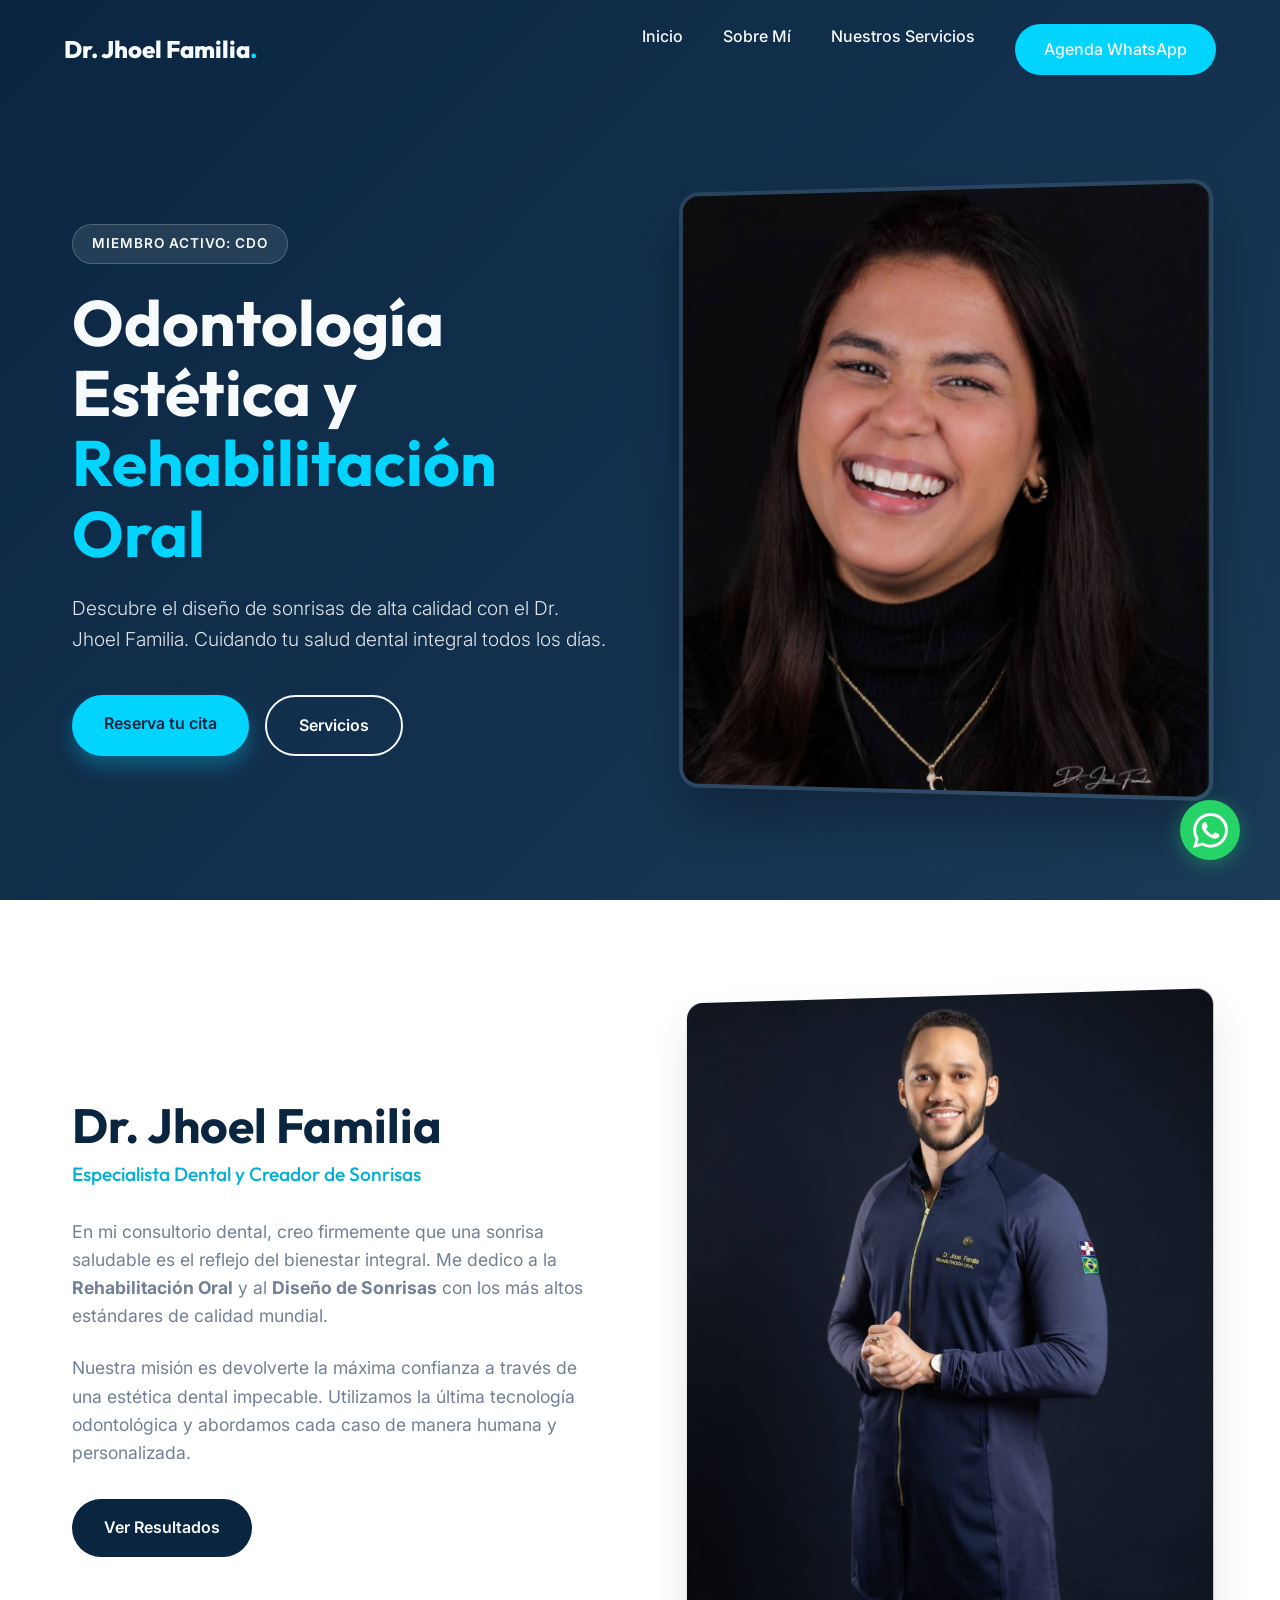
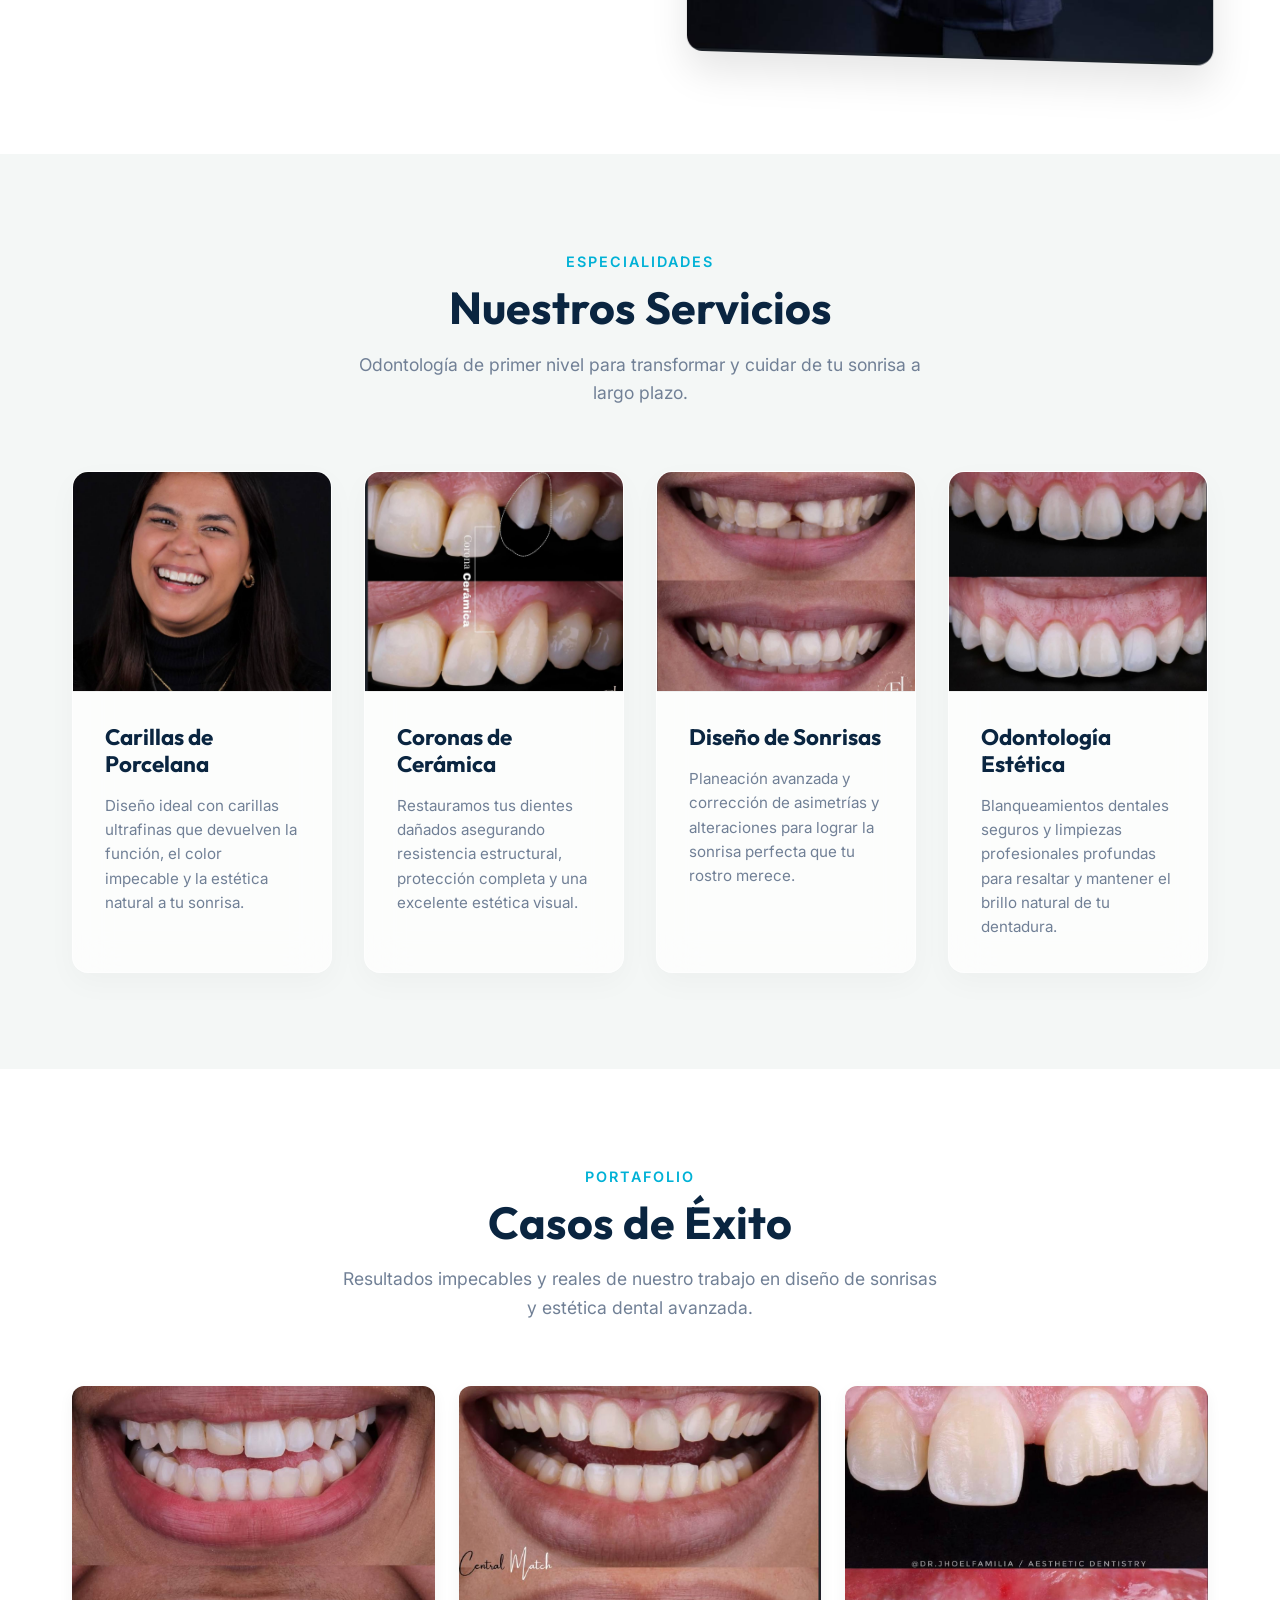
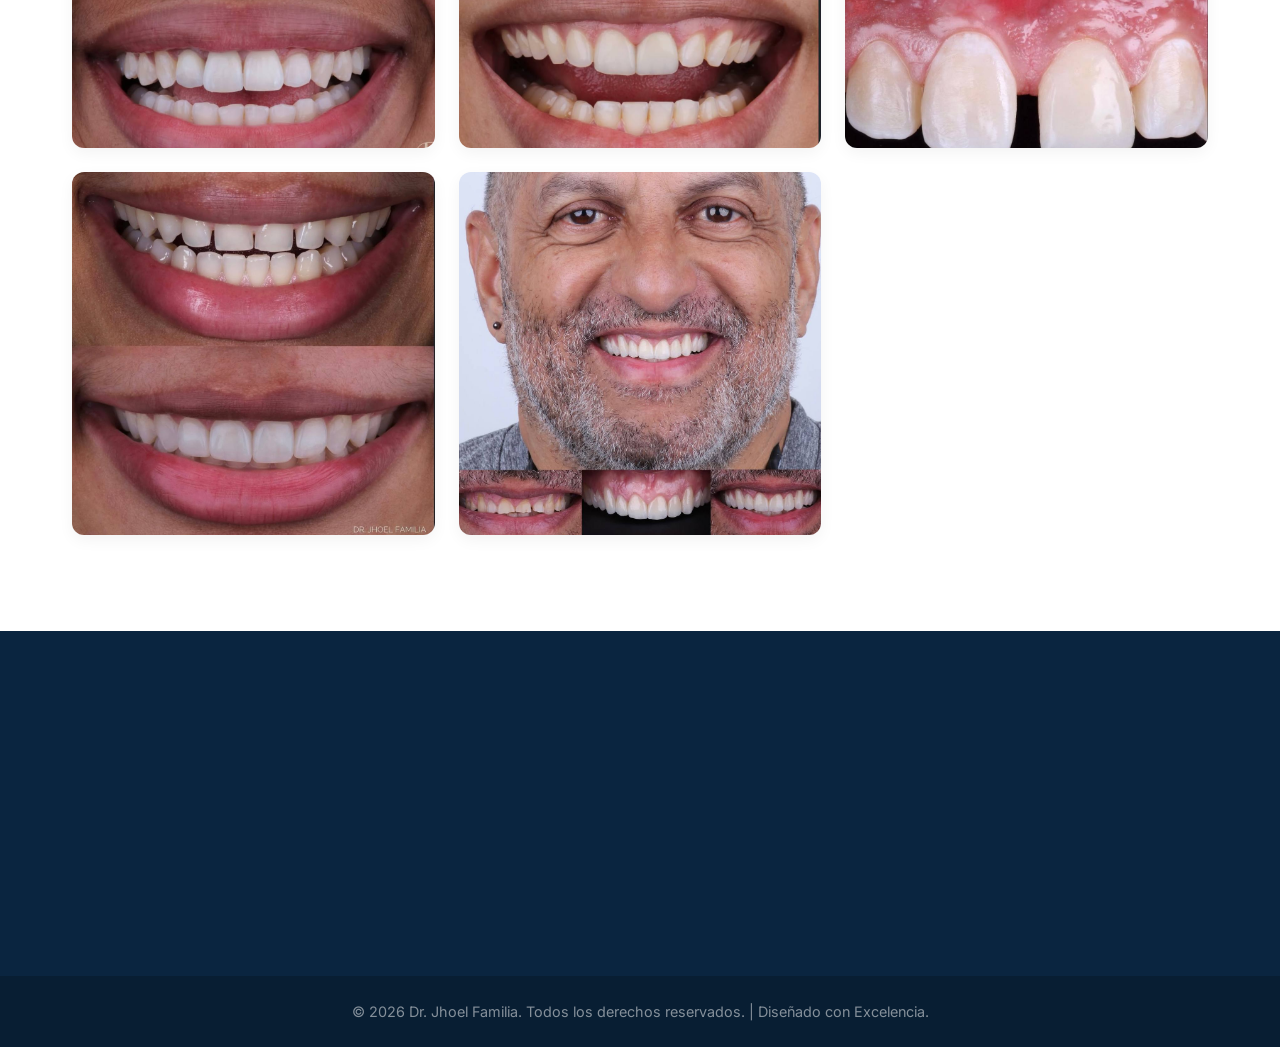
==== index.html @ 21c20e53 "first commit" ====
<!DOCTYPE html>
<html lang="es">
<head>
    <meta charset="UTF-8">
    <meta name="viewport" content="width=device-width, initial-scale=1.0">
    <title>Dr. Jhoel Familia | Odontología Estética y Rehabilitación Oral</title>
    <meta name="description" content="Consultorio dental especializado en Odontología Estética, Rehabilitación Oral y Diseño de Sonrisas por el Dr. Jhoel Familia. Agende su cita.">
    
    <!-- Google Fonts -->
    <link rel="preconnect" href="https://fonts.googleapis.com">
    <link rel="preconnect" href="https://fonts.gstatic.com" crossorigin>
    <link href="https://fonts.googleapis.com/css2?family=Outfit:wght@300;400;600;800&family=Inter:wght@400;500;600&display=swap" rel="stylesheet">
    
    <!-- Custom CSS -->
    <link rel="stylesheet" href="css/style.css">
</head>
<body>

    <!-- Header / Navbar -->
    <header class="navbar" id="navbar">
        <div class="logo">
            <h2>Dr. Jhoel Familia<span>.</span></h2>
        </div>
        <nav class="nav-links" id="nav-links">
            <a href="#inicio">Inicio</a>
            <a href="#sobre-mi">Sobre Mí</a>
            <a href="#servicios">Nuestros Servicios</a>
        <div class="nav-actions">
            <a href="#" id="open-booking" class="cta-button">Agenda WhatsApp</a>
            <div class="hamburger" id="hamburger">
                <span></span>
                <span></span>
                <span></span>
            </div>
        </div>
    </header>

    <section id="inicio" class="hero">
        <div class="container hero-grid">
            <div class="hero-content fade-in-up">
                <span class="badge">Miembro Activo: CDO</span>
                <h1>Odontología Estética y <span>Rehabilitación Oral</span></h1>
                <p>Descubre el diseño de sonrisas de alta calidad con el Dr. Jhoel Familia. Cuidando tu salud dental integral todos los días.</p>
                <div class="hero-actions">
                    <a href="https://wa.me/18297944272" class="btn btn-primary" target="_blank" rel="noopener noreferrer">Reserva tu cita</a>
                    <a href="#servicios" class="btn btn-outline">Servicios</a>
                </div>
            </div>
            <div class="hero-image-wrapper fade-in-up">
                <div class="hero-image-frame">
                    <img src="assets/images/photo_7_2026-04-15_09-52-37.jpg" alt="Sonrisa Perfecta Dr. Familia">
                </div>
            </div>
        </div>
    </section>

    <!-- Sobre Mí Section -->
    <section id="sobre-mi" class="about section-padding">
        <div class="container animate-on-scroll">
            <div class="about-grid">
                <div class="about-text">
                    <h2>Dr. Jhoel Familia</h2>
                    <h3 class="subtitle">Especialista Dental y Creador de Sonrisas</h3>
                    <p>En mi consultorio dental, creo firmemente que una sonrisa saludable es el reflejo del bienestar integral. Me dedico a la <strong>Rehabilitación Oral</strong> y al <strong>Diseño de Sonrisas</strong> con los más altos estándares de calidad mundial.</p>
                    <p>Nuestra misión es devolverte la máxima confianza a través de una estética dental impecable. Utilizamos la última tecnología odontológica y abordamos cada caso de manera humana y personalizada.</p>
                    <div class="about-cta">
                        <a href="#galeria" class="btn btn-secondary">Ver Resultados</a>
                    </div>
                </div>
                <div class="about-image mask-image">
                    <img src="assets/images/photo_1_2026-04-15_09-52-37.jpg" alt="Dr. Jhoel Familia en su consultorio odontológico">
                </div>
            </div>
        </div>
    </section>

    <!-- Servicios Section -->
    <section id="servicios" class="services section-padding">
        <div class="container">
            <div class="section-title animate-on-scroll">
                <span class="section-badge">Especialidades</span>
                <h2>Nuestros Servicios</h2>
                <p>Odontología de primer nivel para transformar y cuidar de tu sonrisa a largo plazo.</p>
            </div>
            
            <div class="services-grid">
                <article class="service-card image-card glass-panel animate-on-scroll staggered-1">
                    <img src="assets/images/photo_7_2026-04-15_09-52-37.jpg" alt="Carillas de Porcelana" class="service-img">
                    <div class="service-content">
                        <h3>Carillas de Porcelana</h3>
                        <p>Diseño ideal con carillas ultrafinas que devuelven la función, el color impecable y la estética natural a tu sonrisa.</p>
                    </div>
                </article>

                <article class="service-card image-card glass-panel animate-on-scroll staggered-2">
                    <img src="assets/images/photo_3_2026-04-15_09-52-37.jpg" alt="Coronas de Cerámica" class="service-img">
                    <div class="service-content">
                        <h3>Coronas de Cerámica</h3>
                        <p>Restauramos tus dientes dañados asegurando resistencia estructural, protección completa y una excelente estética visual.</p>
                    </div>
                </article>

                <article class="service-card image-card glass-panel animate-on-scroll staggered-3">
                    <img src="assets/images/photo_5_2026-04-15_09-52-37.jpg" alt="Diseño de Sonrisas" class="service-img">
                    <div class="service-content">
                        <h3>Diseño de Sonrisas</h3>
                        <p>Planeación avanzada y corrección de asimetrías y alteraciones para lograr la sonrisa perfecta que tu rostro merece.</p>
                    </div>
                </article>

                <article class="service-card image-card glass-panel animate-on-scroll staggered-4">
                    <img src="assets/images/photo_6_2026-04-15_09-52-37.jpg" alt="Odontología Estética" class="service-img">
                    <div class="service-content">
                        <h3>Odontología Estética</h3>
                        <p>Blanqueamientos dentales seguros y limpiezas profesionales profundas para resaltar y mantener el brillo natural de tu dentadura.</p>
                    </div>
                </article>
            </div>
        </div>
    </section>

    <!-- Galería / Casos -->
    <section id="galeria" class="gallery section-padding">
        <div class="container">
            <div class="section-title animate-on-scroll">
                <span class="section-badge">Portafolio</span>
                <h2>Casos de Éxito</h2>
                <p>Resultados impecables y reales de nuestro trabajo en diseño de sonrisas y estética dental avanzada.</p>
            </div>
            <div class="gallery-grid">
                <div class="gallery-item animate-on-scroll"><img src="assets/images/photo_4_2026-04-15_09-52-37.jpg" alt="Caso Clínico Diseño de Sonrisa Dr. Familia" loading="lazy"></div>
                <div class="gallery-item animate-on-scroll"><img src="assets/images/photo_2_2026-04-15_09-52-37.jpg" alt="Estética Dental Antes y Después" loading="lazy"></div>
                <div class="gallery-item animate-on-scroll"><img src="assets/images/photo_1_2026-04-15_10-40-40.jpg" alt="Nuevo Caso de Estética Dental 1" loading="lazy"></div>
                <div class="gallery-item animate-on-scroll"><img src="assets/images/photo_2_2026-04-15_10-40-40.jpg" alt="Nuevo Caso de Estética Dental 2" loading="lazy"></div>
                <div class="gallery-item animate-on-scroll"><img src="assets/images/photo_3_2026-04-15_10-40-40.jpg" alt="Nuevo Caso de Estética Dental 3" loading="lazy"></div>
            </div>
        </div>
    </section>

    <!-- Footer y Contacto -->
    <footer class="footer">
        <div class="container footer-content animate-on-scroll">
            <div class="footer-brand">
                <h3>Dr. Jhoel Familia<span>.</span></h3>
                <p>Especialista en Odontología Estética, Rehabilitación Oral y Diseño de Sonrisas. Miembro Actual del CDO.</p>
            </div>
            
            <div class="footer-links">
                <h4>Enlaces Rápidos</h4>
                <ul>
                    <li><a href="#inicio">Inicio</a></li>
                    <li><a href="#sobre-mi">Perfil del Doctor</a></li>
                    <li><a href="#servicios">Nuestros Servicios</a></li>
                    <li><a href="#galeria">Casos de Éxito</a></li>
                </ul>
            </div>

            <div class="footer-contact">
                <h4>Ubicación & Contacto</h4>
                <div class="contact-item">
                    <span class="icon">📞</span>
                    <div>
                        <p>Teléfono / WhatsApp</p>
                        <a href="https://wa.me/18297944272" target="_blank" rel="noopener noreferrer">+1 (829) 794-4272</a>
                    </div>
                </div>
            </div>
        </div>
        <div class="footer-bottom">
            <p>&copy; 2026 Dr. Jhoel Familia. Todos los derechos reservados. | Diseñado con Excelencia.</p>
        </div>
    </footer>

    <!-- Botón Flotante de WhatsApp -->
    <a href="https://wa.me/18297944272" class="float-wa" target="_blank" rel="noopener noreferrer" aria-label="Escríbenos por WhatsApp">
        <svg viewBox="0 0 24 24" fill="currentColor" xmlns="http://www.w3.org/2000/svg">
            <path d="M17.472 14.382c-.297-.149-1.758-.867-2.03-.967-.273-.099-.471-.148-.67.15-.197.297-.767.966-.94 1.164-.173.199-.347.223-.644.075-.297-.15-1.255-.463-2.39-1.475-.888-.788-1.489-1.761-1.663-2.06-.173-.297-.018-.458.13-.606.134-.133.298-.347.446-.52.149-.174.198-.298.298-.497.099-.198.05-.371-.025-.52-.075-.149-.669-1.612-.916-2.207-.242-.579-.487-.5-.669-.51a12.8 12.8 0 0 0-.57-.01c-.198 0-.52.074-.792.372-.272.297-1.04 1.016-1.04 2.479 0 1.462 1.065 2.875 1.213 3.074.149.198 2.096 3.2 5.077 4.487.709.306 1.262.489 1.694.625.712.227 1.36.195 1.871.118.571-.085 1.758-.719 2.006-1.413.248-.694.248-1.289.173-1.413-.074-.124-.272-.198-.57-.347m-5.421 7.403h-.004a9.87 9.87 0 0 1-5.031-1.378l-.361-.214-3.741.982.998-3.648-.235-.374a9.86 9.86 0 0 1-1.51-5.26c.001-5.45 4.436-9.884 9.888-9.884 2.64 0 5.122 1.03 6.988 2.898a9.825 9.825 0 0 1 2.893 6.994c-.003 5.45-4.437 9.884-9.885 9.884m8.413-18.297A11.815 11.815 0 0 0 12.05 0C5.495 0 .16 5.335.157 11.892c0 2.096.547 4.142 1.588 5.945L.057 24l6.305-1.654a11.882 11.882 0 0 0 5.683 1.448h.005c6.554 0 11.89-5.335 11.893-11.893a11.821 11.821 0 0 0-3.48-8.413Z"/>
        </svg>
    </a>

    <!-- Modal de Sistema de Citas -->
    <div id="booking-modal" class="modal-overlay">
        <div class="modal-content glass-panel">
            <span class="close-modal" id="close-modal">&times;</span>
            <div class="booking-info modal-header">
                <h2>Agenda tu Cita Rapido</h2>
                <p>Completa tus datos y recibiremos tu solicitud vía WhatsApp para confirmar tu espacio de inmediato.</p>
            </div>
            <div class="booking-form-wrapper modal-body">
                <form id="appointment-form" class="appointment-form">
                    <div class="form-group">
                        <label for="name">Nombre Completo</label>
                        <input type="text" id="name" name="name" required placeholder="Ingresa tu nombre completo">
                    </div>
                    <div class="form-group">
                        <label for="phone">Teléfono / WhatsApp</label>
                        <input type="tel" id="phone" name="phone" required placeholder="+1 (829) 000-0000">
                    </div>
                    <div class="form-group">
                        <label for="service">Servicio de Interés</label>
                        <select id="service" name="service" required>
                            <option value="" disabled selected>Selecciona un servicio...</option>
                            <option value="Carillas de Porcelana">Carillas de Porcelana</option>
                            <option value="Coronas de Cerámica">Coronas de Cerámica</option>
                            <option value="Diseño de Sonrisas">Diseño de Sonrisas</option>
                            <option value="Odontología General (Limpieza)">Odontología General (Limpiezas)</option>
                            <option value="Consulta Inicial (Valoración)">Consulta Inicial</option>
                        </select>
                    </div>
                    <div class="form-row">
                        <div class="form-group">
                            <label for="date">Fecha Preferida</label>
                            <input type="date" id="date" name="date" required>
                        </div>
                        <div class="form-group">
                            <label for="time">Hora</label>
                            <input type="time" id="time" name="time" required>
                        </div>
                    </div>
                    <button type="submit" class="btn btn-primary w-100">Confirmar Cita Automática</button>
                </form>
            </div>
        </div>
    </div>

    <script src="js/main.js"></script>
</body>
</html>
---- css/style.css ----
/* --- VARIABLES --- */
:root {
    /* Color Palette */
    --color-primary: #0A2540; /* Deep Navy */
    --color-primary-light: #1A3A5A;
    --color-accent: #00D4FF; /* Vibrant Cyan */
    --color-accent-hover: #00B1D6;
    --color-gold: #D4AF37;
    
    --color-bg-main: #FFFFFF;
    --color-bg-alt: #F4F7F6;
    
    --text-main: #2D3748;
    --text-muted: #718096;
    --text-light: #F7FAFC;

    /* Typography */
    --font-heading: 'Outfit', sans-serif;
    --font-body: 'Inter', sans-serif;

    /* UI Layout */
    --max-width: 1200px;
    --border-radius: 16px;
    --transition: all 0.4s cubic-bezier(0.25, 1, 0.5, 1);
}

/* --- RESET & GLOBAL --- */
* {
    margin: 0;
    padding: 0;
    box-sizing: border-box;
}

html {
    scroll-behavior: smooth;
    scroll-padding-top: 80px; /* Accounts for fixed header */
}

body {
    font-family: var(--font-body);
    color: var(--text-main);
    background-color: var(--color-bg-main);
    line-height: 1.6;
    overflow-x: hidden;
}

/* Typography elements */
h1, h2, h3, h4, h5, h6 {
    font-family: var(--font-heading);
    color: var(--color-primary);
    line-height: 1.2;
}

a {
    text-decoration: none;
    color: inherit;
    transition: var(--transition);
}

img {
    max-width: 100%;
    height: auto;
    display: block;
}

.container {
    max-width: var(--max-width);
    margin: 0 auto;
    padding: 0 2rem;
}

.section-padding {
    padding: 6rem 0;
}

/* --- BUTTONS --- */
.btn {
    display: inline-block;
    padding: 1rem 2rem;
    border-radius: 50px;
    font-weight: 600;
    font-size: 1rem;
    cursor: pointer;
    text-align: center;
    border: none;
    transition: var(--transition);
}

.btn-primary {
    background-color: var(--color-accent);
    color: var(--color-primary);
    box-shadow: 0 10px 20px rgba(0, 212, 255, 0.3);
}

.btn-primary:hover {
    background-color: var(--color-accent-hover);
    transform: translateY(-3px);
    box-shadow: 0 15px 25px rgba(0, 212, 255, 0.4);
}

.btn-secondary {
    background-color: var(--color-primary);
    color: var(--text-light);
}

.btn-secondary:hover {
    background-color: var(--color-primary-light);
    transform: translateY(-3px);
}

.btn-outline {
    background-color: transparent;
    color: var(--text-light);
    border: 2px solid var(--text-light);
}

.btn-outline:hover {
    background-color: var(--text-light);
    color: var(--color-primary);
    transform: translateY(-3px);
}

/* --- NAVBAR --- */
.navbar {
    position: fixed;
    top: 0;
    left: 0;
    width: 100%;
    padding: 1.5rem 5%;
    display: flex;
    justify-content: space-between;
    align-items: center;
    z-index: 1000;
    transition: var(--transition);
}

.navbar.scrolled {
    background: rgba(255, 255, 255, 0.95);
    backdrop-filter: blur(10px);
    padding: 1rem 5%;
    box-shadow: 0 4px 30px rgba(0, 0, 0, 0.05);
}

.navbar .logo h2 {
    font-size: 1.5rem;
    font-weight: 800;
    color: var(--text-light);
    transition: var(--transition);
}

.navbar.scrolled .logo h2 {
    color: var(--color-primary);
}

.navbar .logo span {
    color: var(--color-accent);
}

.nav-links {
    display: flex;
    gap: 2.5rem;
}

.nav-links a {
    color: var(--text-light);
    font-weight: 500;
    font-size: 1rem;
    position: relative;
    transition: var(--transition);
}

.navbar.scrolled .nav-links a {
    color: var(--text-main);
}

.nav-links a::after {
    content: '';
    position: absolute;
    width: 0;
    height: 2px;
    bottom: -5px;
    left: 0;
    background-color: var(--color-accent);
    transition: var(--transition);
}

.nav-links a:hover::after {
    width: 100%;
}

.nav-actions {
    display: flex;
    align-items: center;
    gap: 1.5rem;
}

.cta-button {
    padding: 0.8rem 1.8rem;
    background-color: var(--color-accent);
    color: var(--color-primary);
    font-weight: 600;
    border-radius: 50px;
}

.cta-button:hover {
    background-color: var(--color-accent-hover);
    transform: scale(1.05);
}

.hamburger {
    display: none;
    flex-direction: column;
    cursor: pointer;
    gap: 6px;
}

.hamburger span {
    width: 25px;
    height: 3px;
    background-color: var(--text-light);
    transition: 0.3s;
}

.navbar.scrolled .hamburger span {
    background-color: var(--color-primary);
}

/* --- HERO SECTION --- */
.hero {
    position: relative;
    min-height: 100vh;
    display: flex;
    align-items: center;
    background: linear-gradient(135deg, var(--color-primary) 0%, var(--color-primary-light) 100%);
    padding-top: 80px;
    overflow: hidden;
}

.hero-grid {
    display: grid;
    grid-template-columns: 1fr 1fr;
    gap: 4rem;
    align-items: center;
}

.hero-content {
    color: var(--text-light);
    max-width: 600px;
    z-index: 1;
}

.hero .badge {
    display: inline-block;
    padding: 0.5rem 1.2rem;
    background: rgba(255, 255, 255, 0.1);
    backdrop-filter: blur(10px);
    border: 1px solid rgba(255, 255, 255, 0.2);
    border-radius: 30px;
    font-size: 0.85rem;
    font-weight: 600;
    letter-spacing: 1px;
    text-transform: uppercase;
    margin-bottom: 1.5rem;
    color: var(--text-light);
}

.hero h1 {
    font-size: 4rem;
    color: var(--text-light);
    margin-bottom: 1.5rem;
    line-height: 1.1;
}

.hero h1 span {
    color: var(--color-accent);
}

.hero p {
    font-size: 1.2rem;
    font-weight: 300;
    margin-bottom: 2.5rem;
    opacity: 0.9;
}

.hero-actions {
    display: flex;
    gap: 1rem;
}

.hero-image-wrapper {
    position: relative;
    z-index: 1;
}

.hero-image-frame {
    position: relative;
    border-radius: 20px;
    overflow: hidden;
    box-shadow: 0 30px 60px rgba(0,0,0,0.3);
    transform: perspective(1000px) rotateY(-5deg);
    transition: var(--transition); border: 4px solid rgba(255,255,255,0.1);
}

.hero-image-frame img {
    height: 600px;
    width: 100%;
    object-fit: cover;
}


/* --- ABOUT SECTION --- */
.about {
    background-color: var(--color-bg-main);
}

.about-grid {
    display: grid;
    grid-template-columns: 1fr 1fr;
    gap: 5rem;
    align-items: center;
}

.about-text h2 {
    font-size: 3rem;
    margin-bottom: 0.5rem;
}

.about-text .subtitle {
    color: var(--color-accent-hover);
    font-size: 1.2rem;
    margin-bottom: 2rem;
    font-weight: 500;
}

.about-text p {
    margin-bottom: 1.5rem;
    font-size: 1.1rem;
    color: var(--text-muted);
}

.about-cta {
    margin-top: 2rem;
}

.about-image {
    position: relative;
    border-radius: var(--border-radius);
    overflow: hidden;
    box-shadow: 0 20px 40px rgba(0, 0, 0, 0.1);
    transform: perspective(1000px) rotateY(-5deg);
    transition: var(--transition);
}

.about-image:hover {
    transform: perspective(1000px) rotateY(0deg) scale(1.02);
}

/* --- SERVICES SECTION --- */
.services {
    background-color: var(--color-bg-alt);
    position: relative;
}

.section-title {
    text-align: center;
    margin-bottom: 4rem;
}

.section-badge {
    color: var(--color-accent-hover);
    font-weight: 600;
    text-transform: uppercase;
    letter-spacing: 2px;
    font-size: 0.9rem;
    display: block;
    margin-bottom: 0.5rem;
}

.section-title h2 {
    font-size: 2.8rem;
    margin-bottom: 1rem;
}

.section-title p {
    color: var(--text-muted);
    font-size: 1.1rem;
    max-width: 600px;
    margin: 0 auto;
}

.services-grid {
    display: grid;
    grid-template-columns: repeat(auto-fit, minmax(250px, 1fr));
    gap: 2rem;
}

.service-card {
    background: rgba(255, 255, 255, 0.7);
    backdrop-filter: blur(20px);
    border: 1px solid rgba(255, 255, 255, 0.5);
    border-radius: var(--border-radius);
    transition: var(--transition);
    box-shadow: 0 10px 30px rgba(0, 0, 0, 0.03);
    overflow: hidden;
    display: flex;
    flex-direction: column;
}

.service-content {
    padding: 2rem;
    flex-grow: 1;
}

.service-img {
    width: 100%;
    height: 220px;
    object-fit: cover;
    border-bottom: 1px solid rgba(0,0,0,0.05);
}

.service-card:hover {
    transform: translateY(-10px);
    box-shadow: 0 20px 40px rgba(0, 0, 0, 0.08);
    background: #ffffff;
    border-bottom: 4px solid var(--color-accent);
}

.service-card .icon {
    font-size: 3rem;
    margin-bottom: 1.5rem;
}

.service-card h3 {
    font-size: 1.4rem;
    margin-bottom: 1rem;
}

.service-card p {
    color: var(--text-muted);
    font-size: 0.95rem;
}

/* --- MODAL BOOKING SECTION --- */
.modal-overlay {
    position: fixed;
    top: 0;
    left: 0;
    width: 100%;
    height: 100vh;
    background: rgba(10, 37, 64, 0.8);
    backdrop-filter: blur(5px);
    z-index: 2000;
    display: flex;
    align-items: center;
    justify-content: center;
    opacity: 0;
    visibility: hidden;
    transition: var(--transition);
}

.modal-overlay.active {
    opacity: 1;
    visibility: visible;
}

.modal-content {
    background: #fff;
    padding: 3rem;
    border-radius: var(--border-radius);
    max-width: 600px;
    width: 90%;
    position: relative;
    transform: translateY(20px);
    transition: var(--transition);
    max-height: 90vh;
    overflow-y: auto;
    box-shadow: 0 20px 40px rgba(0, 0, 0, 0.2);
}

.modal-overlay.active .modal-content {
    transform: translateY(0);
}

.close-modal {
    position: absolute;
    top: 15px;
    right: 20px;
    font-size: 2rem;
    cursor: pointer;
    color: var(--text-muted);
    transition: var(--transition);
}

.close-modal:hover {
    color: var(--color-accent-hover);
}

.modal-header h2 {
    color: var(--color-primary);
    font-size: 2rem;
    margin-bottom: 0.5rem;
}

.modal-header p {
    color: var(--text-muted);
    font-size: 1rem;
    margin-bottom: 2rem;
}

.appointment-form .form-group {
    margin-bottom: 1.5rem;
}

.appointment-form label {
    display: block;
    color: var(--text-main);
    font-size: 0.9rem;
    font-weight: 600;
    margin-bottom: 0.5rem;
}

.appointment-form input,
.appointment-form select {
    width: 100%;
    padding: 1rem;
    border: 1px solid rgba(0,0,0,0.1);
    border-radius: 8px;
    font-family: var(--font-body);
    font-size: 1rem;
    transition: var(--transition);
    background-color: var(--color-bg-alt);
    color: var(--text-main);
}

.appointment-form input:focus,
.appointment-form select:focus {
    outline: none;
    border-color: var(--color-accent);
    box-shadow: 0 0 0 3px rgba(0, 212, 255, 0.2);
}

.form-row {
    display: flex;
    gap: 1rem;
}

.form-row .form-group {
    flex: 1;
}

.w-100 {
    width: 100%;
}

/* --- GALLERY SECTION --- */
.gallery {
    background-color: var(--color-bg-main);
}

.gallery-grid {
    display: grid;
    grid-template-columns: repeat(auto-fill, minmax(300px, 1fr));
    gap: 1.5rem;
}

.gallery-item {
    position: relative;
    border-radius: 12px;
    overflow: hidden;
    cursor: pointer;
    box-shadow: 0 5px 15px rgba(0,0,0,0.05);
}

.gallery-item::before {
    content: '';
    display: block;
    padding-top: 100%; /* 1:1 Aspect Ratio */
}

.gallery-item img {
    position: absolute;
    top: 0;
    left: 0;
    width: 100%;
    height: 100%;
    object-fit: cover;
    transition: transform 0.6s cubic-bezier(0.25, 1, 0.5, 1);
}

.gallery-item:hover img {
    transform: scale(1.08);
}

/* --- FOOTER --- */
.footer {
    background-color: var(--color-primary);
    color: var(--text-light);
    padding: 5rem 0 0 0;
}

.footer-content {
    display: grid;
    grid-template-columns: 2fr 1fr 1fr;
    gap: 4rem;
    margin-bottom: 4rem;
}

.footer-brand h3 {
    color: var(--text-light);
    font-size: 2rem;
    margin-bottom: 1rem;
}

.footer-brand h3 span {
    color: var(--color-accent);
}

.footer-brand p {
    color: rgba(255, 255, 255, 0.7);
    max-width: 350px;
}

.footer-links h4, .footer-contact h4 {
    color: var(--text-light);
    font-size: 1.2rem;
    margin-bottom: 1.5rem;
    position: relative;
}

.footer-links ul {
    list-style: none;
}

.footer-links li {
    margin-bottom: 0.8rem;
}

.footer-links a {
    color: rgba(255, 255, 255, 0.7);
}

.footer-links a:hover {
    color: var(--color-accent);
    padding-left: 5px;
}

.contact-item {
    display: flex;
    gap: 1rem;
    align-items: flex-start;
    color: rgba(255, 255, 255, 0.7);
}

.contact-item .icon {
    font-size: 1.2rem;
}

.contact-item a {
    color: var(--text-light);
    font-size: 1.2rem;
    font-weight: 600;
}

.contact-item a:hover {
    color: var(--color-accent);
}

.footer-bottom {
    background-color: rgba(0, 0, 0, 0.2);
    text-align: center;
    padding: 1.5rem 0;
    color: rgba(255, 255, 255, 0.5);
    font-size: 0.9rem;
}

/* --- FLOATING WHATSAPP --- */
.float-wa {
    position: fixed;
    width: 60px;
    height: 60px;
    bottom: 40px;
    right: 40px;
    background-color: #25d366;
    color: #FFF;
    border-radius: 50px;
    text-align: center;
    font-size: 30px;
    box-shadow: 0px 4px 20px rgba(37, 211, 102, 0.4);
    z-index: 100;
    display: flex;
    align-items: center;
    justify-content: center;
    transition: var(--transition);
    animation: bounce 2s infinite;
}

.float-wa svg {
    width: 35px;
    height: 35px;
}

.float-wa:hover {
    background-color: #128C7E;
    transform: scale(1.1);
    animation: none;
}

@keyframes bounce {
    0%, 20%, 50%, 80%, 100% {transform: translateY(0);}
    40% {transform: translateY(-10px);}
    60% {transform: translateY(-5px);}
}

/* --- ANIMATIONS --- */
.fade-in-up {
    animation: fadeInUp 1s cubic-bezier(0.25, 1, 0.5, 1) forwards;
}

@keyframes fadeInUp {
    from { opacity: 0; transform: translateY(40px); }
    to { opacity: 1; transform: translateY(0); }
}

.animate-on-scroll {
    opacity: 0;
    transform: translateY(40px);
    transition: opacity 0.8s ease-out, transform 0.8s ease-out;
}

.animate-on-scroll.is-visible {
    opacity: 1;
    transform: translateY(0);
}

.delay-1 { transition-delay: 0.1s; }
.delay-2 { transition-delay: 0.2s; }
.delay-3 { transition-delay: 0.3s; }
.delay-4 { transition-delay: 0.4s; }

/* --- RESPONSIVE DESIGN --- */
@media screen and (max-width: 992px) {
    .hero-grid { grid-template-columns: 1fr; gap: 2rem; }
    .hero-image-frame img { height: 400px; }
    .about-grid { grid-template-columns: 1fr; }
    .booking-container { grid-template-columns: 1fr; padding: 2rem; }
    .footer-content { grid-template-columns: 1fr 1fr; gap: 2rem; }
    .hero h1 { font-size: 3rem; }
}

@media screen and (max-width: 768px) {
    .nav-links, .nav-actions .cta-button { display: none; }
    .hamburger { display: flex; }
    
    .nav-links.active {
        display: flex;
        flex-direction: column;
        position: absolute;
        top: 100%;
        left: 0;
        width: 100%;
        background-color: var(--color-primary);
        padding: 2rem;
        text-align: center;
    }

    .nav-links.active a { color: var(--text-light); }
    
    .hero h1 { font-size: 2.5rem; }
    .hero-actions { flex-direction: column; }
    .footer-content { grid-template-columns: 1fr; text-align: center; }
    .contact-item { justify-content: center; }
}
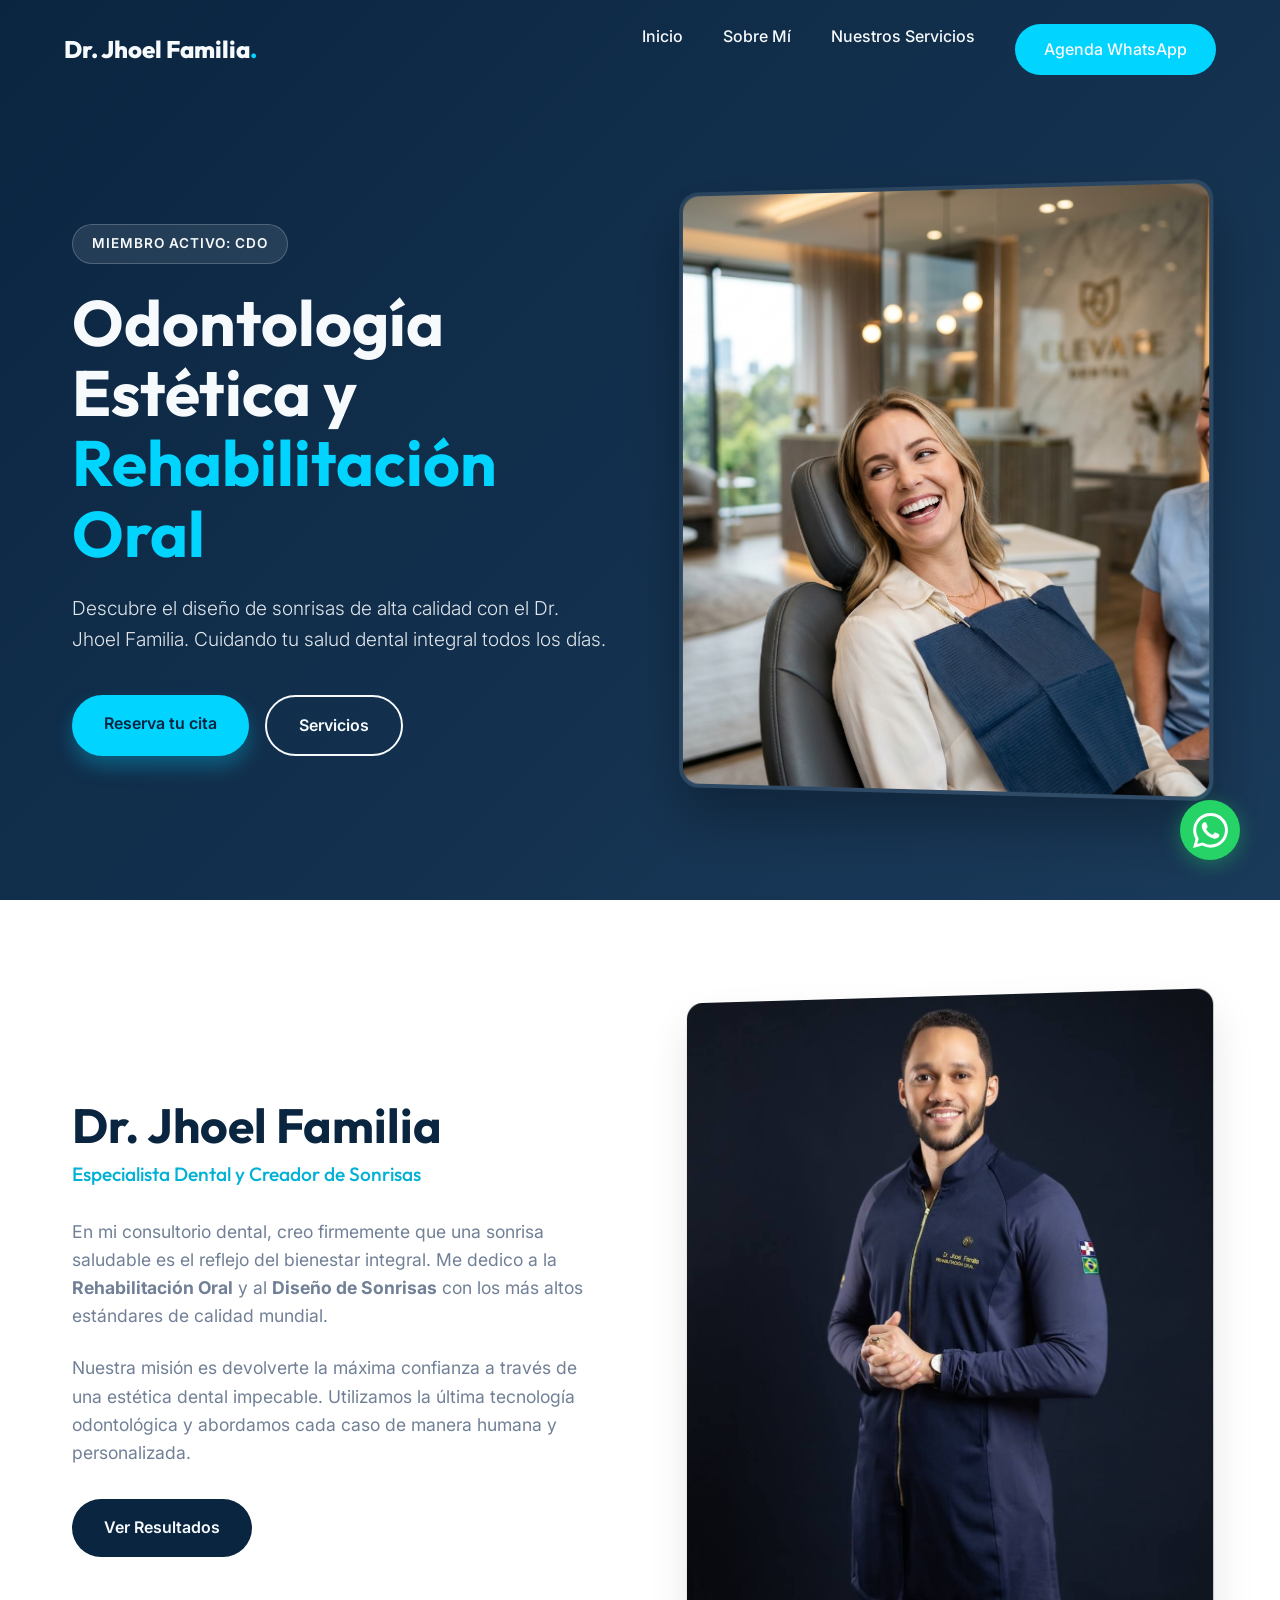
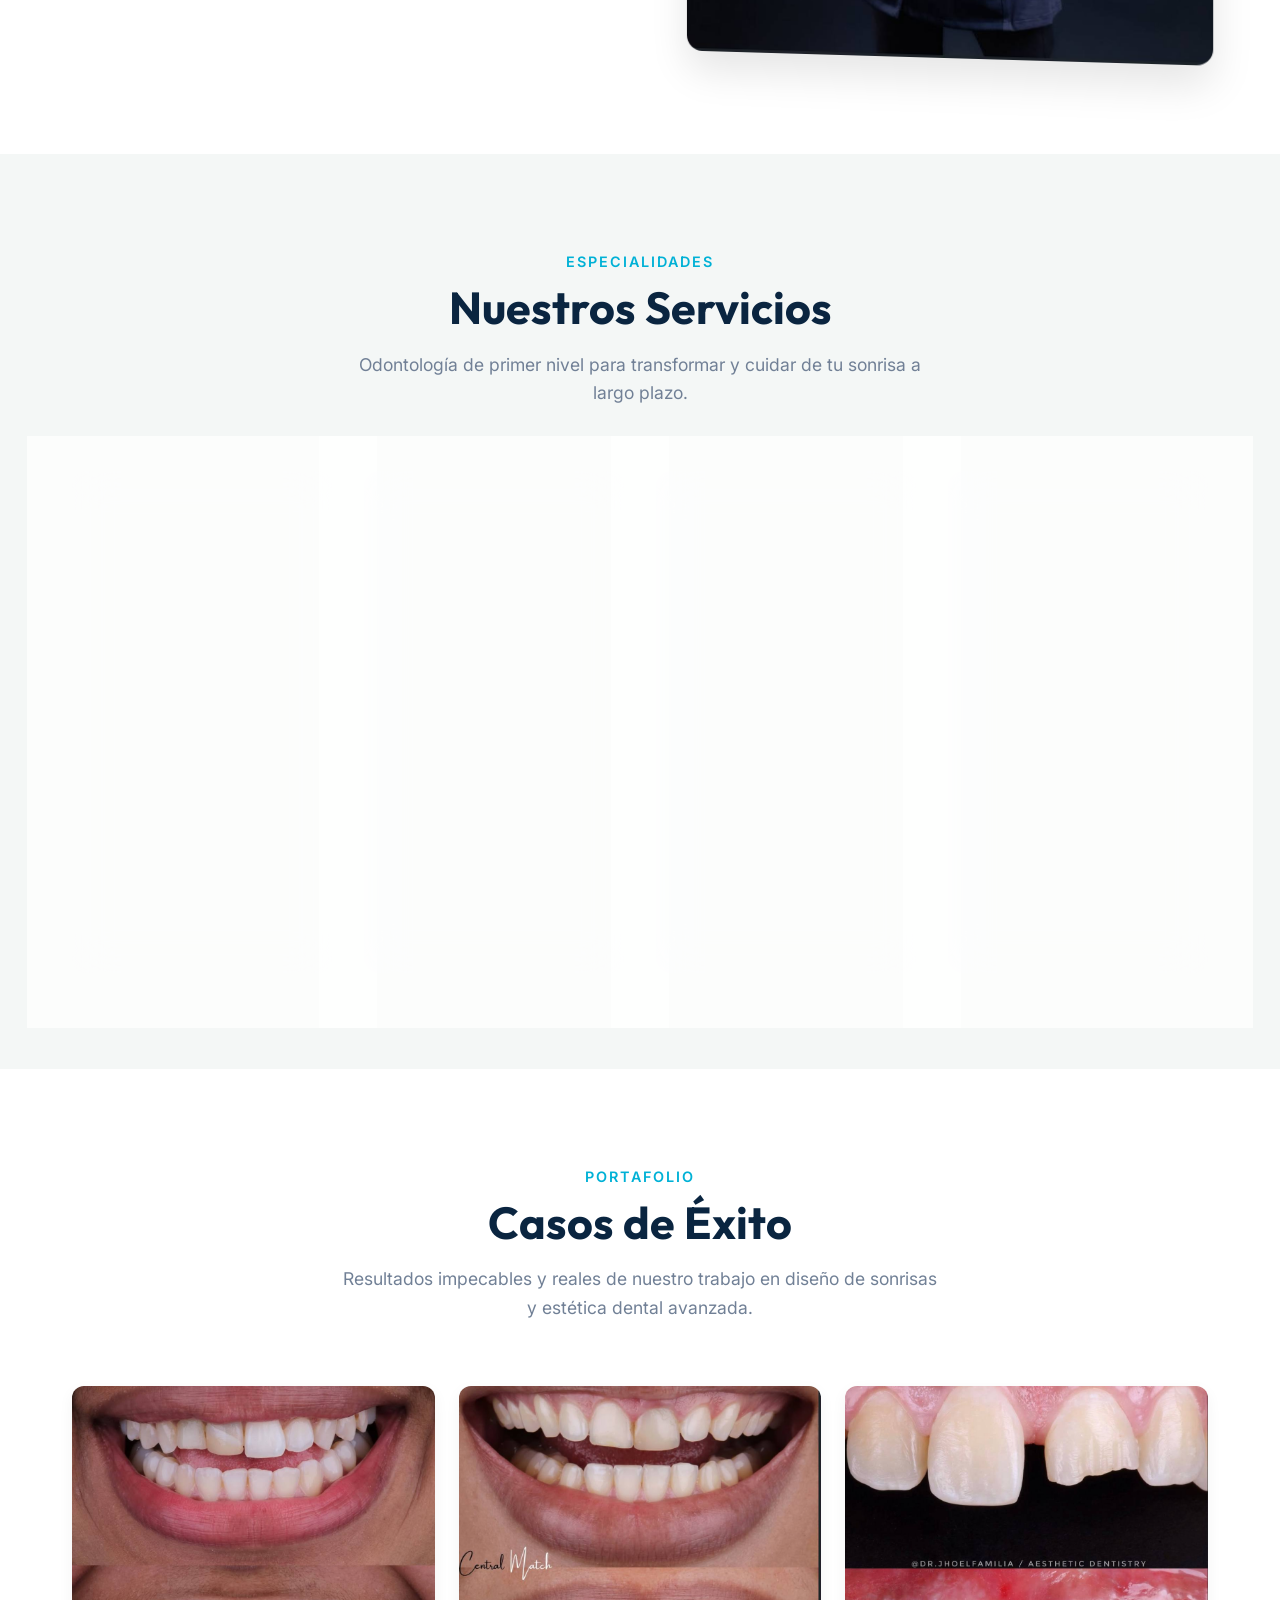
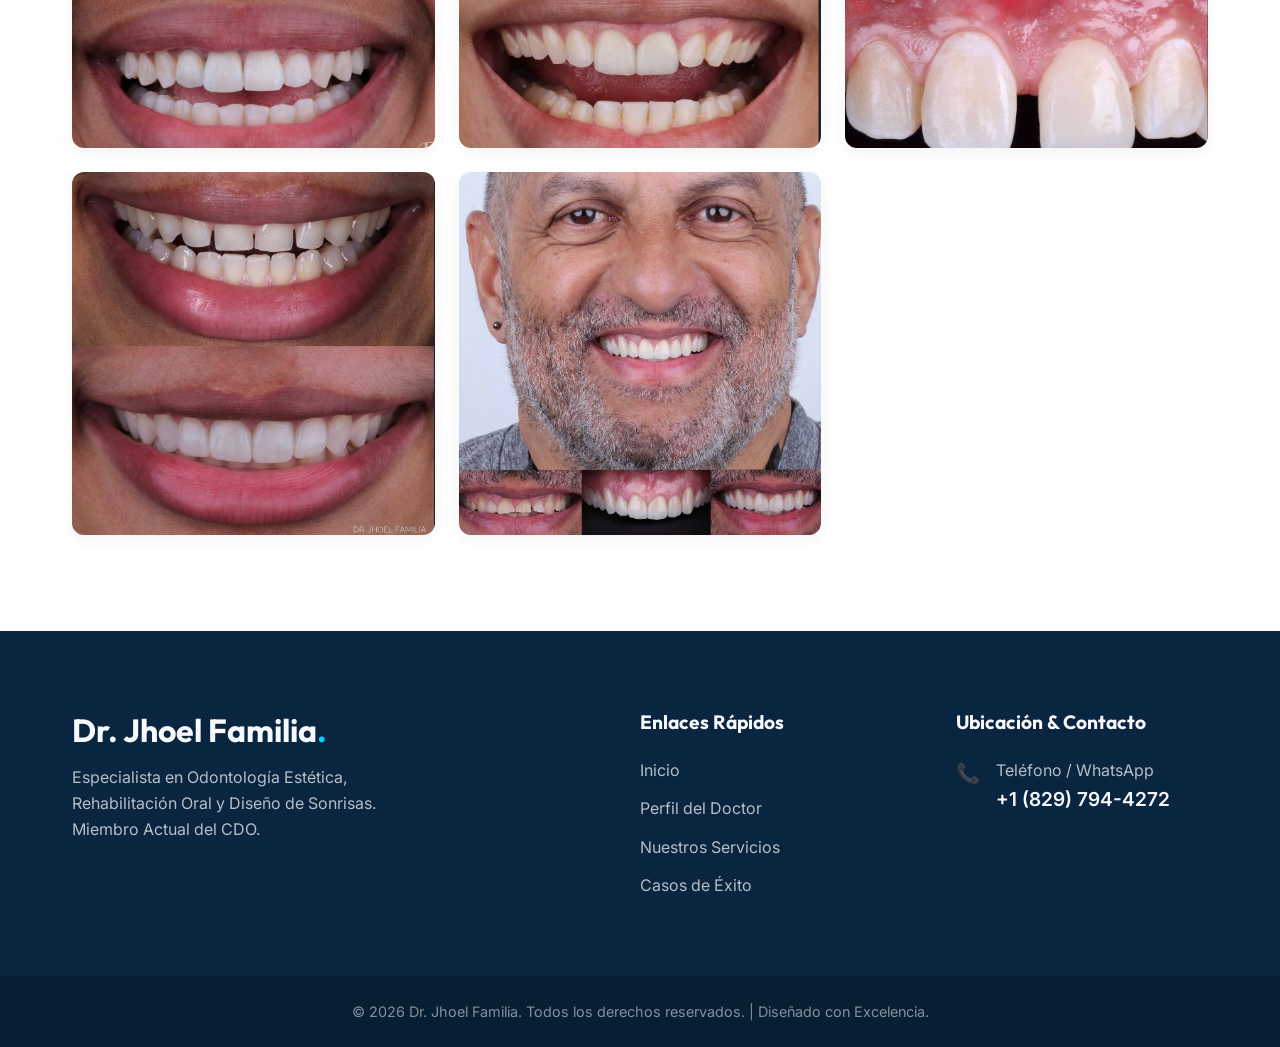
==== commit 3b15a5d6: "Update hero image on homepage" ====
--- a/index.html
+++ b/index.html
@@ -48,7 +48,7 @@
             </div>
             <div class="hero-image-wrapper fade-in-up">
                 <div class="hero-image-frame">
-                    <img src="assets/images/photo_7_2026-04-15_09-52-37.jpg" alt="Sonrisa Perfecta Dr. Familia">
+                    <img src="assets/images/hero_smile.png" alt="Diseño de Sonrisa Perfecto Dr. Familia">
                 </div>
             </div>
         </div>
